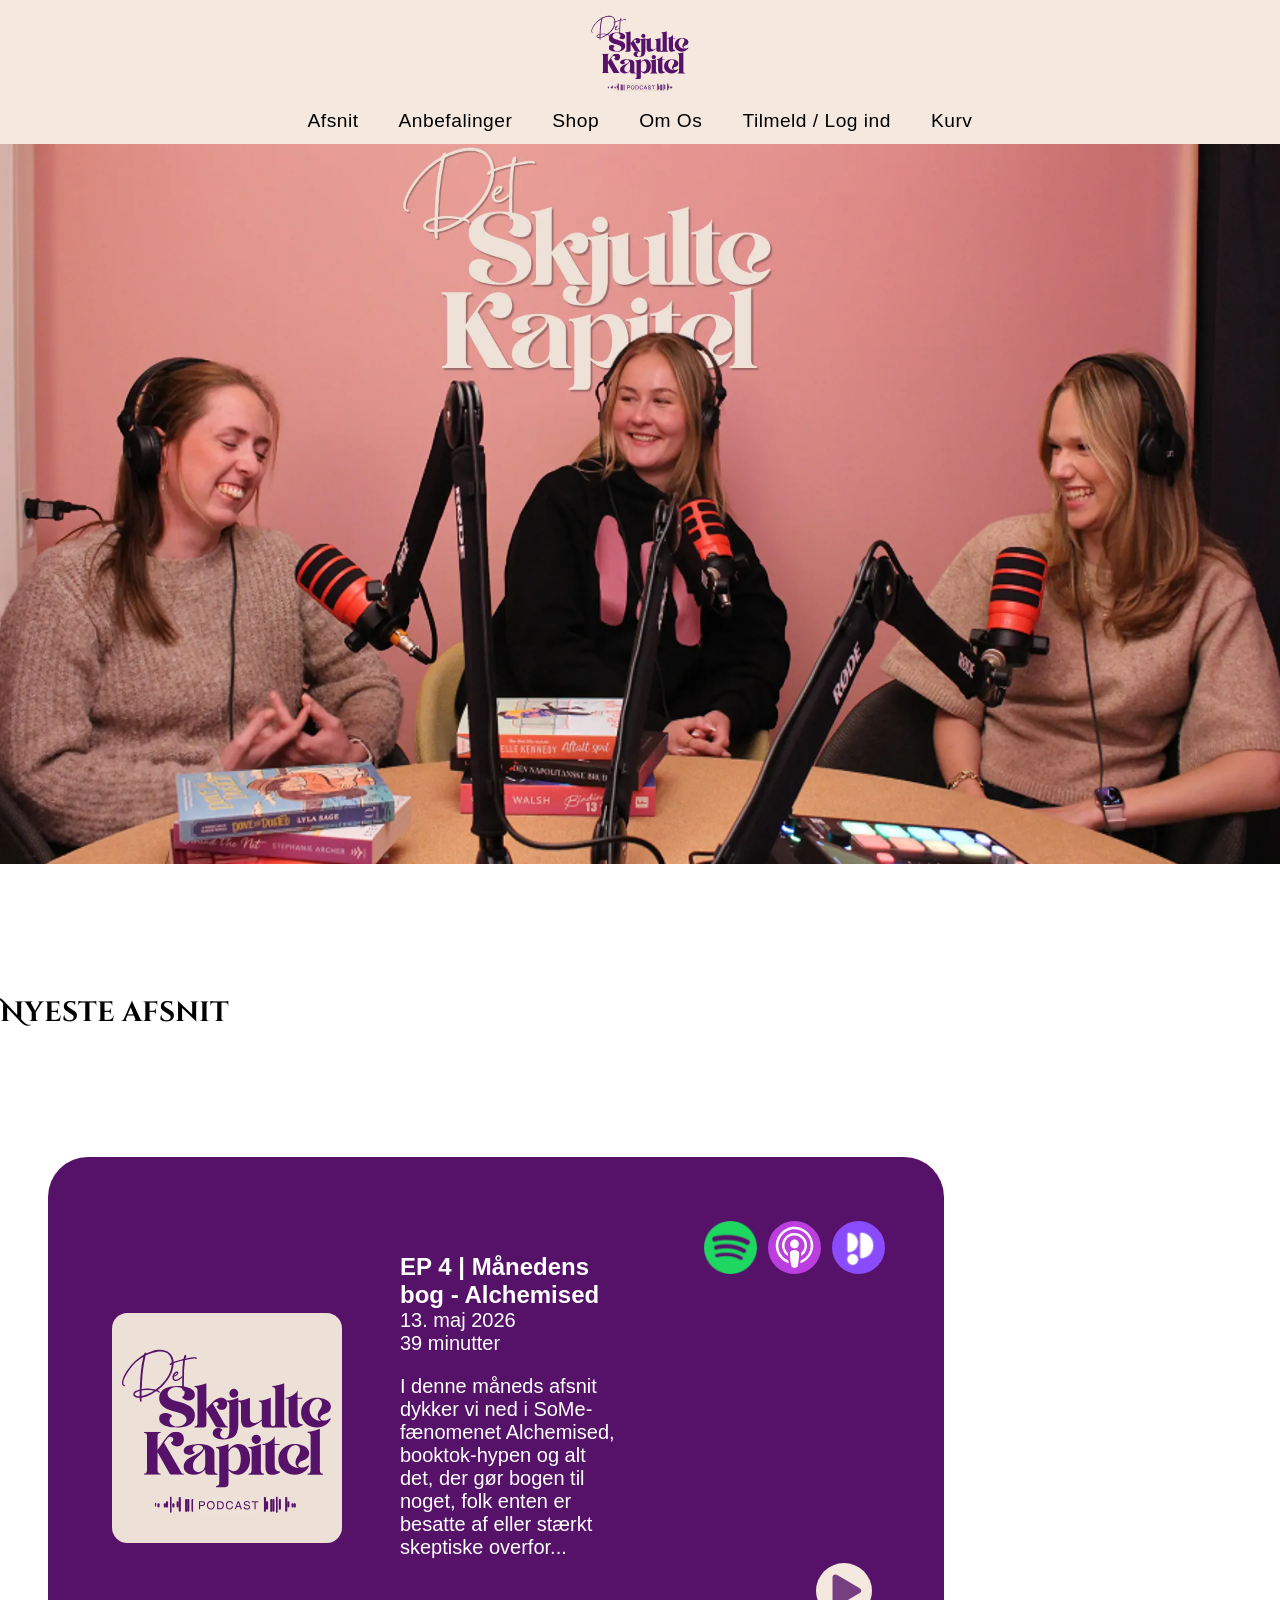
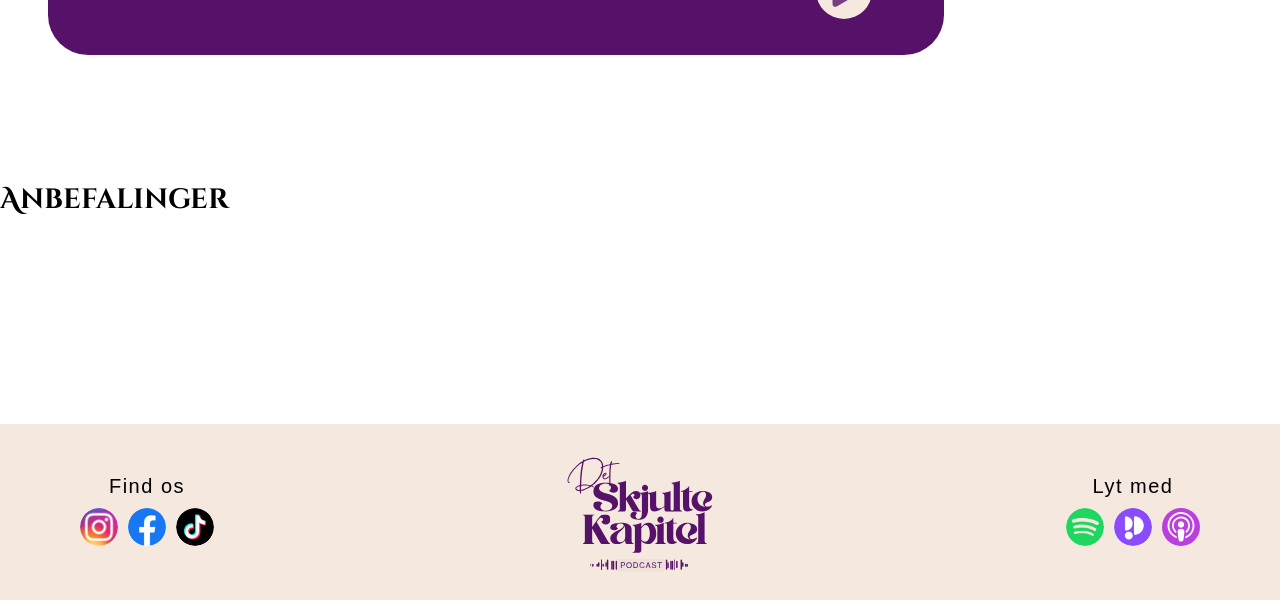
==== index.html @ c38a3360 "Initial commit" ====
<!doctype html>
<html lang="da">
  <head>
    <meta charset="UTF-8" />
    <meta name="viewport" content="width=device-width, initial-scale=1.0" />
    <title>Det Skjulte Kapitel</title>
    <link rel="stylesheet" href="css/general.css" />
    <link rel="stylesheet" href="css/fonts.css" />
    <link rel="stylesheet" href="css/custom.css" />
    <link rel="stylesheet" href="css/index.css" />
    <link rel="icon" href="img/favicon.svg" type="image/svg+xml" />
  </head>
  <body>
    <header>
      <div class="header-desktop">
        <a href="index.html" class="header-logo">
          <img
            src="img/Logo.svg"
            alt="Det Skjulte Kapitel logo"
            class="logo-img"
          />
        </a>
        <nav class="header-nav">
          <ul class="nav-list">
            <li><a href="afsnit.html">Afsnit</a></li>
            <li><a href="anbefalinger.html">Anbefalinger</a></li>
            <li><a href="shop.html">Shop</a></li>
            <li><a href="omOs.html">Om Os</a></li>
            <li><a href="login.html">Tilmeld / Log ind</a></li>
            <li><a href="kurv.html">Kurv</a></li>
          </ul>
        </nav>
      </div>

      <div class="header-mobile">
        <a href="index.html" class="header-logo">
          <img src="img/Logo.svg" alt="Det Skjulte Kapitel" class="logo-img" />
        </a>
        <button class="hamburger" id="menuToggle">
          <span></span>
          <span></span>
          <span></span>
        </button>
      </div>
      <nav class="mobile-menu" id="mobileMenu">
        <a href="afsnit.html">Afsnit</a>
        <a href="anbefalinger.html">Anbefalinger</a>
        <a href="shop.html">Shop</a>
        <a href="omOs.html">Om Os</a>
        <a href="login.html">Tilmeld / Log ind</a>
        <a href="kurv.html">Kurv</a>
      </nav>
    </header>

    <main>
      <img
        src="img/Hero.webp"
        alt="Billede af tre kvinder i et podcast studie, der griner"
      />
      <h2>Nyeste afsnit</h2>

      <section class="grid-1_1_1">
        <div class="LogoBeige">
          <img src="img/LogoBeigeBaggrund.svg" alt="" />
        </div>
        <div class="margin">
          <div>
            <h3>EP 4 | Månedens bog - Alchemised</h3>
            <p>13. maj 2026</p>
            <p>39 minutter</p>
          </div>
          <p class="margin2">
            I denne måneds afsnit dykker vi ned i SoMe-fænomenet Alchemised,
            booktok-hypen og alt det, der gør bogen til noget, folk enten er
            besatte af eller stærkt skeptiske overfor...
          </p>
        </div>

        <div class="SoMe">
          <a href="https://open.spotify.com/show/3m8Jab1IPtWVq0r0YH2QnV"
            ><img src="img/Spotify.svg" alt=""
          /></a>
          <a
            href="https://podcasts.apple.com/dk/podcast/det-skjulte-kapitel/id1886661915"
            ><img class="apple" src="img/applepodcast.svg" alt="Apple Podcast"
          /></a>
          <a
            href="https://open.podimo.com/podcast/a7241b3f-1531-4056-aa6a-d502dbbe5295"
            ><img src="img/Podimo.svg" alt="Podimo logo"
          /></a>
          <div class="playBtn">
            <a href="afsnit.html"
              ><img src="img/PlayBtn.svg" alt=""
            /></a>
          </div>
        </div>
      </section>
      <h2>Anbefalinger</h2>
      <section class="grid"></section>
    </main>

    <footer>
      <div class="footer-inner">
        <a href="index.html" class="footer-logo">
          <img
            src="img/Logo.svg"
            alt="Det Skjulte Kapitel"
            class="logo-img-footer"
          />
        </a>

        <div class="footer-bottom-row">
          <div class="footer-social">
            <span class="footer-label">Find os</span>
            <div class="social-icons">
              <a href="https://www.instagram.com/detskjultekapitel/"
                ><img src="img/Instagram.svg" alt="Instagram"
              /></a>
              <a href="https://www.facebook.com/profile.php?id=61585024211420"
                ><img src="img/Facebook.svg" alt="Facebook"
              /></a>
              <a href="https://www.tiktok.com/@detskjultekapitel"
                ><img src="img/TikTok.svg" alt="TikTok"
              /></a>
            </div>
          </div>

          <div class="footer-listen">
            <span class="footer-label">Lyt med</span>
            <div class="social-icons">
              <a href="https://open.spotify.com/show/3m8Jab1IPtWVq0r0YH2QnV"
                ><img src="img/Spotify.svg" alt="Spotify"
              /></a>
              <a
                href="https://open.podimo.com/podcast/a7241b3f-1531-4056-aa6a-d502dbbe5295"
                ><img src="img/Podimo.svg" alt="Podimo"
              /></a>
              <a
                href="https://podcasts.apple.com/dk/podcast/det-skjulte-kapitel/id1886661915"
                ><img
                  class="apple"
                  src="img/applepodcast.svg"
                  alt="Apple Podcast"
              /></a>
            </div>
          </div>
        </div>
      </div>
    </footer>
    <script src="js/burger.js"></script>
    <script src="js/index.js"></script>
  </body>
</html>
---- css/general.css ----
* {
  box-sizing: border-box;
  padding: 0;
  margin: 0;
  text-decoration: none;
  list-style-type: none;
}

header {
  background: var(--header-footer-bg);
}

.header-desktop {
  max-width: 1200px;
  margin: 0 auto;
  padding: 0 32px;
  display: flex;
  flex-direction: column;
  align-items: center;
}

.logo-img {
  height: 100px;
  width: auto;
  padding: 12px 0 8px;
  display: block;
}

.header-nav {
  width: 100%;
  padding: 10px 0 12px;
}

.nav-list {
  list-style: none;
  display: flex;
  justify-content: center;
  align-items: center;
  gap: 40px;
}

.nav-list a {
  color: var(--text-color);
  text-decoration: none;
  letter-spacing: 0.5px;
  font-size: 1.2em;
  position: relative;
}
.nav-list a:hover {
  color: var(--podcast-card-bg);
}
.nav-list a:hover::after {
  width: 100%;
}

.header-mobile {
  display: none;
  align-items: center;
  justify-content: space-between;
  padding: 12px 20px;
}

.hamburger {
  background: none;
  border: none;
  cursor: pointer;
  display: flex;
  flex-direction: column;
  gap: 5px;
  padding: 8px;
}

.hamburger span {
  display: block;
  width: 24px;
  height: 2px;
  background: var(--text-color);
  border-radius: 2px;
}

.hamburger.open span:nth-child(1) {
  transform: translateY(7px) rotate(45deg);
}

.hamburger.open span:nth-child(2) {
  opacity: 0;
}

.hamburger.open span:nth-child(3) {
  transform: translateY(-7px) rotate(-45deg);
}

.hamburger span {
  transition:
    transform 0.3s ease,
    opacity 0.3s ease;
}

.mobile-menu {
  display: none;
  flex-direction: column;
  background: var(--header-footer-bg);
}

.mobile-menu.open {
  display: flex;
}

.mobile-menu a {
  color: var(--text-color);
  text-decoration: none;
  padding: 14px 24px;
  border-bottom: 1px solid rgba(200, 184, 232, 0.3);
}

.mobile-menu a:hover {
  background: var(--podcast-card-bg);
}

footer {
  background: var(--header-footer-bg);
}

.footer-inner {
  max-width: 1200px;
  margin: 0 auto;
  padding: 28px 40px;
  display: grid;
  grid-template-columns: 1fr 1fr 1fr;
  grid-template-areas: "social logo listen";
  align-items: center;
  gap: 24px;
}

.footer-label {
  color: var(--text-color);
  letter-spacing: 1.5px;
  display: block;
  margin-bottom: 10px;
  text-align: center;
}

.social-icons {
  display: flex;
  gap: 10px;
  align-items: center;
}

.social-icons a img {
  width: 38px;
  height: 38px;
  border-radius: 50%;
  transition:
    transform 0.2s,
    opacity 0.2s;
}

.social-icons a:hover img {
  transform: scale(1.1);
  opacity: 0.85;
}

.footer-social {
  display: flex;
  flex-direction: column;
}

.footer-listen {
  display: flex;
  flex-direction: column;
  align-items: center;
}
.apple {
  border-radius: 50%;
}
.logo-img-footer {
  height: 120px;
  width: auto;
  display: block;
}

.footer-bottom {
  padding: 12px 40px;
  text-align: center;
  color: var(--text-color);
}

@media (min-width: 801px) {
  .footer-social {
    grid-area: social;
    display: flex;
    flex-direction: column;
    justify-self: start;
  }

  .footer-logo {
    grid-area: logo;
    justify-self: center;
  }

  .footer-listen {
    grid-area: listen;
    display: flex;
    flex-direction: column;
    justify-self: end;
  }

  .footer-bottom-row {
    display: contents;
  }
}

@media (max-width: 800px) {
  .header-desktop {
    display: none;
  }
  .header-mobile {
    display: flex;
  }

  .footer-inner {
    grid-template-columns: 1fr;
    grid-template-areas:
      "logo"
      "social"
      "listen";
    text-align: center;
    padding: 24px 20px;
  }

  .footer-social {
    justify-self: center;
    align-items: center;
  }
  .footer-listen {
    justify-self: center;
    align-items: center;
  }
  .footer-bottom {
    padding: 12px 20px;
  }

  .footer-logo {
    order: -1;
    display: block;
    margin: 0 auto;
  }

  .logo-img-footer {
    height: 90px;
    width: auto;
  }

  .footer-bottom-row {
    display: flex;
    justify-content: center;
    gap: 40px;
  }

  .social-icons {
    gap: 4px;
  }

  .mobile-menu a:hover {
    background: var(--om-os-card-bg);
    color: var(--text-inverted);
  }
}
---- css/fonts.css ----
@font-face {
  font-family: "Cinzel Decorative Black";
  src: url(../fonts/CinzelDecorative-Black.woff2);
}

@font-face {
  font-family: "Cinzel Decorative Bold";
  src: url(../fonts/CinzelDecorative-Bold.woff2);
}

@font-face {
  font-family: "Cinzel Decorative";
  src: url(../fonts/CinzelDecorative-Regular.woff2);
}
---- css/custom.css ----
/* Farvevariabler */
html {
  /* Primary colors */
  --primary-bg: #fff;
  --header-footer-bg: #f5e8de;

  /* Font colors */
  --text-color: #000;
  --text-inverted: #fff;

  /* Buttons */
  --primary-btn: #763f81;
  --arrow-btn: #f5e8de;

  /* Cards */
  --podcast-card-bg: #561269;
  --book-card-bg: #f5e8de;
  --filter-bg: #fff;
  --reviews-card-bg: #763f81;
  --om-os-card-bg: #763f81;
  --individual-card-bg: #5a3162;
  --forms-bg: #c5aabb;
  --linje: #9f769e;
}

/* Fonts Desktop */
h1 {
  font-family: "Cinzel Decorative Bold";
  font-size: 3rem;
}
h2 {
  font-family: "Cinzel Decorative Bold";
  font-weight: 600;
  font-size: 1.75rem;
}
h3 {
  font-family: "Helvetica";
  font-weight: 700;
  font-size: 1.5rem;
}
h4,
.kob-btn {
  font-family: "Helvetica";
  font-weight: 400;
  font-size: 1.375rem;
}
h5 {
  font-family: "Helvetica";
  font-weight: 600;
  font-size: 1.25rem;
}

p,
.login-btn,
.opret-btn,
label,
span,
.btn {
  font-family: "Helvetica";
  font-weight: 300;
  font-size: 1.25rem;
}

nav {
  font-family: "Helvetica";
  font-weight: 300;
}

/* Fonts Mobile */
@media (max-width: 800px) {
  h1 {
    font-family: "Cinzel Decorative Bold";
    font-weight: 700;
    font-size: 2rem;
  }
  h2 {
    font-family: "Cinzel Decorative Bold";
    font-weight: 600;
    font-size: 1.625rem;
  }
  h3 {
    font-family: "Helvetica";
    font-weight: 500;
    font-size: 1.4rem;
  }
  h4,
  .kob-btn {
    font-family: "Helvetica";
    font-weight: 400;
    font-size: 1.375rem;
  }
  h5 {
    font-family: "Helvetica";
    font-weight: 600;
    font-size: 1.25rem;
  }

  p,
  .login-btn,
  .opret-btn,
  label,
  span,
  .btn {
    font-family: "Helvetica";
    font-weight: 300;
    font-size: 1rem;
  }

  nav {
    font-family: "Helvetica";
    font-weight: 300;
    font-size: 1.375rem;
  }
}
---- css/index.css ----
img {
  max-width: 100%;
}

h2 {
  place-self: center;
  padding: 2em 0 2em 0;
}

.grid-1_1_1 {
  background-color: var(--podcast-card-bg);
  margin: 3em;
  border-radius: 40px;
  color: var(--text-inverted);
  position: relative;
}

.margin {
  margin: 2em 0 2em 2em;
}

.margin2 {
  margin-top: 1em;
}

.grid-1_1_1 div h3 p {
  margin-left: 2em;
}

.SoMe {
  display: flex;
  gap: 1em;
  margin-left: 2em;
  padding-bottom: 2em;
}

.SoMe a img {
  width: 56px;
  height: auto;
}

.playBtn {
  position: absolute;
  bottom: 2em;
  right: 2em;
}

.LogoBeige {
  padding-top: 3em;
  place-self: center;
}

.AnbefalingCard {
  background-color: var(--book-card-bg);
  padding: 4em 2em 3em 2em;
  margin: 4em;
  border-radius: 20px;
  max-width: 70%;
  box-shadow: 0 2px 6px rgba(0, 0, 0, 0.35);
  place-self: center;
  position: relative;
}

.AnbefalingCard img {
  display: grid;
  max-width: 70%;
  place-self: center;
  margin-bottom: 1em;
}

.IndividuelAnbefaling {
  background-color: var(--podcast-card-bg);
  color: var(--text-inverted);
  border-radius: 20px;
  padding: 0.5em 1em;
  position: absolute;
  top: 29px;
  left: 2em;
}

.AnbefalingCard a p {
  text-decoration: none;
  background-color: var(--primary-btn);
  color: var(--text-inverted);
  border-radius: 20px;
  place-self: center;
  padding: 0.5em 3.5em 0.5em 3.5em;
  margin-top: 2em;
}

@media (min-width: 768px) {
  img {
    max-width: 100%;
  }

  h2 {
    place-self: center;
    margin-top: 2.5em;
    margin-bottom: 2.5em;
  }

  .grid-1_1_1 {
    display: grid;
    grid-template-columns: 1fr 1fr 1fr;
    max-width: 70%;
    margin-top: 2.5em;
    margin-bottom: 4em;
    padding: 4em;
    place-self: center;
    background-color: var(--podcast-card-bg);
    color: var(--text-inverted);
    border-radius: 40px;
  }

  .grid-1_1_1 img {
    max-width: 90%;
  }

  /* .margin {
    margin-top: 1em;
  } */

  .SoMe {
    padding-left: 3em;
  }

  .SoMe img {
    max-width: 110%;
  }

  .playBtn {
    place-self: end;
    margin-top: 9em;
    margin-right: 2.5em;
  }

  .grid {
    display: grid;
    grid-template-columns: 1fr 1fr 1fr;
    margin-bottom: 5em;
    place-items: center;
    padding: 0;
  }

  .grid a p {
    text-decoration: none;
    background-color: var(--primary-btn);
    color: var(--text-inverted);
    border-radius: 20px;
    place-self: center;
    padding: 0.5em 3.5em 0.5em 3.5em;
    margin-top: 2em;
  }

  .grid h3 {
    margin-top: 2em;
  }
  .AnbefalingCard {
    background-color: var(--book-card-bg);
    border-radius: 20px;
    max-width: 90%;
    box-shadow: 0 2px 6px rgba(0, 0, 0, 0.35);
    margin: 0;
    position: relative;
  }

  .AnbefalingCard div {
    place-self: center;
  }

  .IndividuelAnbefaling {
    background-color: var(--podcast-card-bg);
    color: var(--text-inverted);
    border-radius: 20px;
    place-self: self-start;
    padding: 0.5em 1em 0.5em 1em;
    position: absolute;
    top: 20px;
  }
}
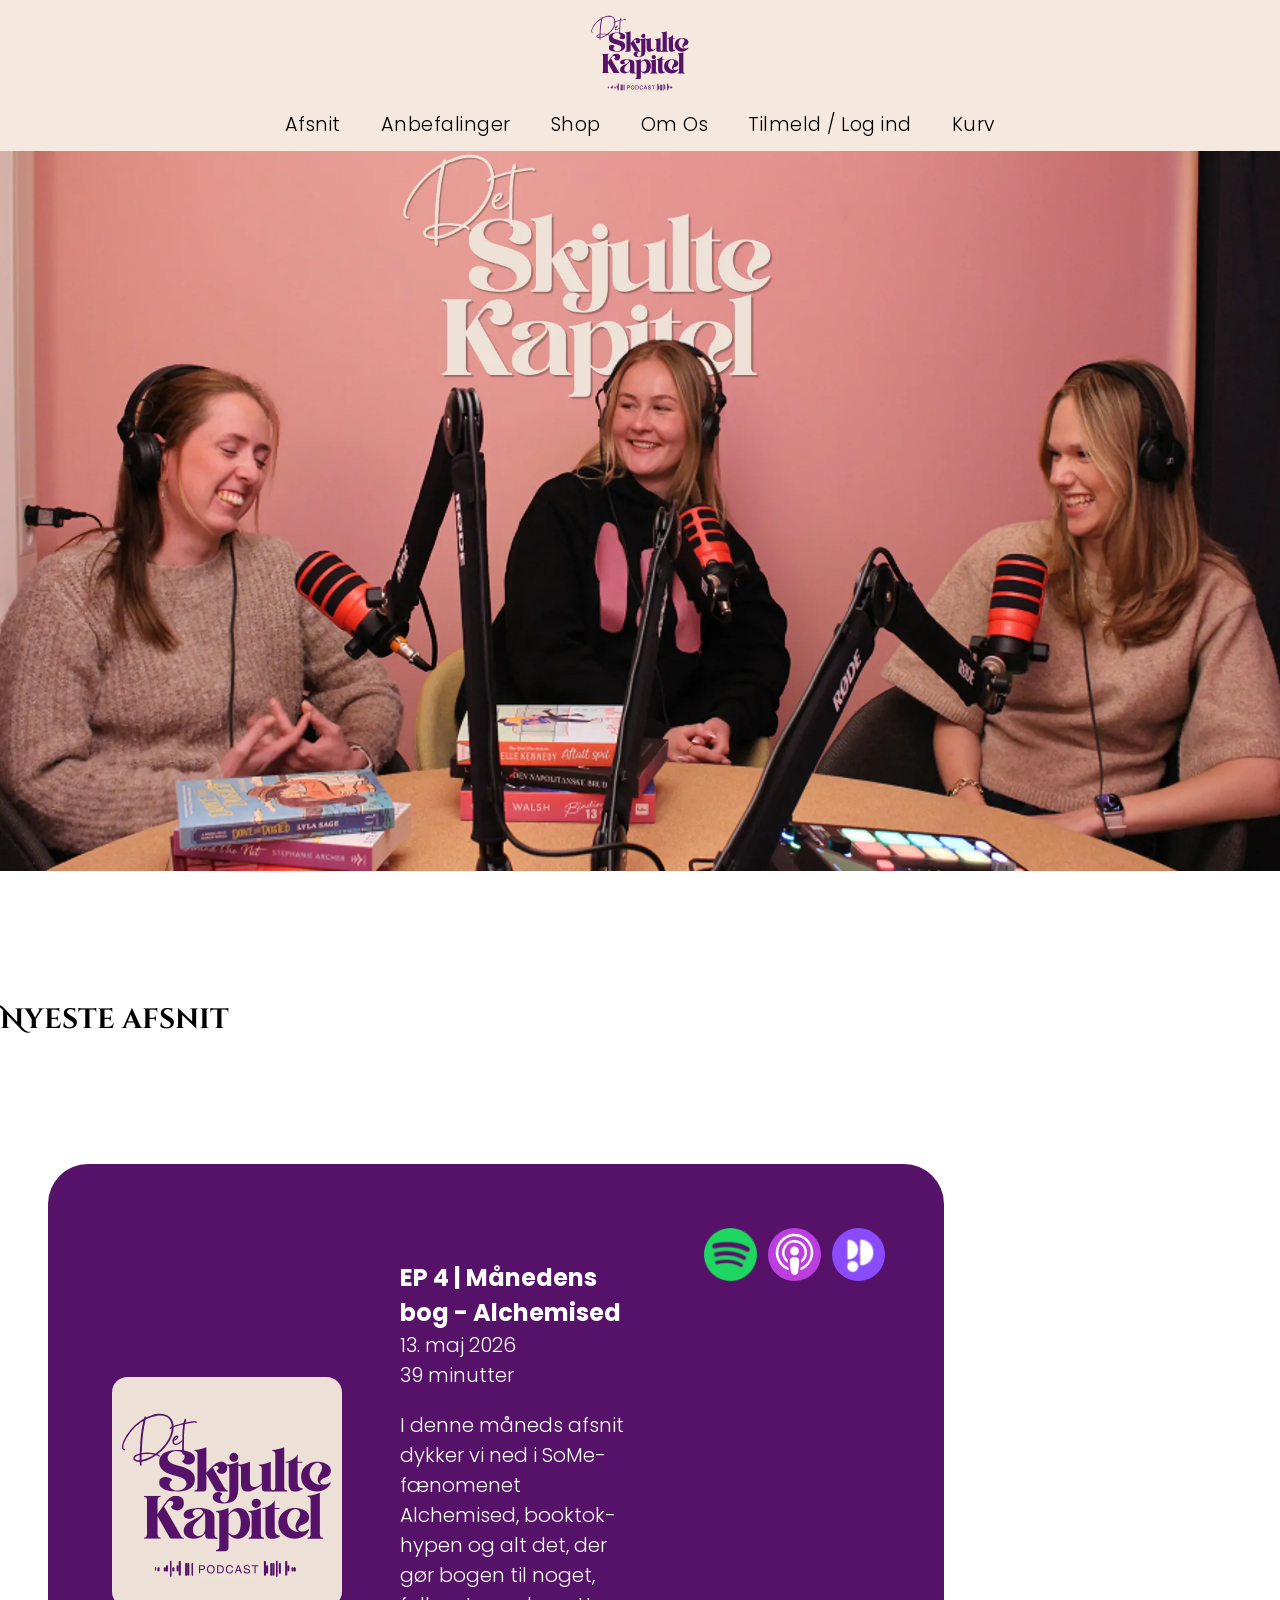
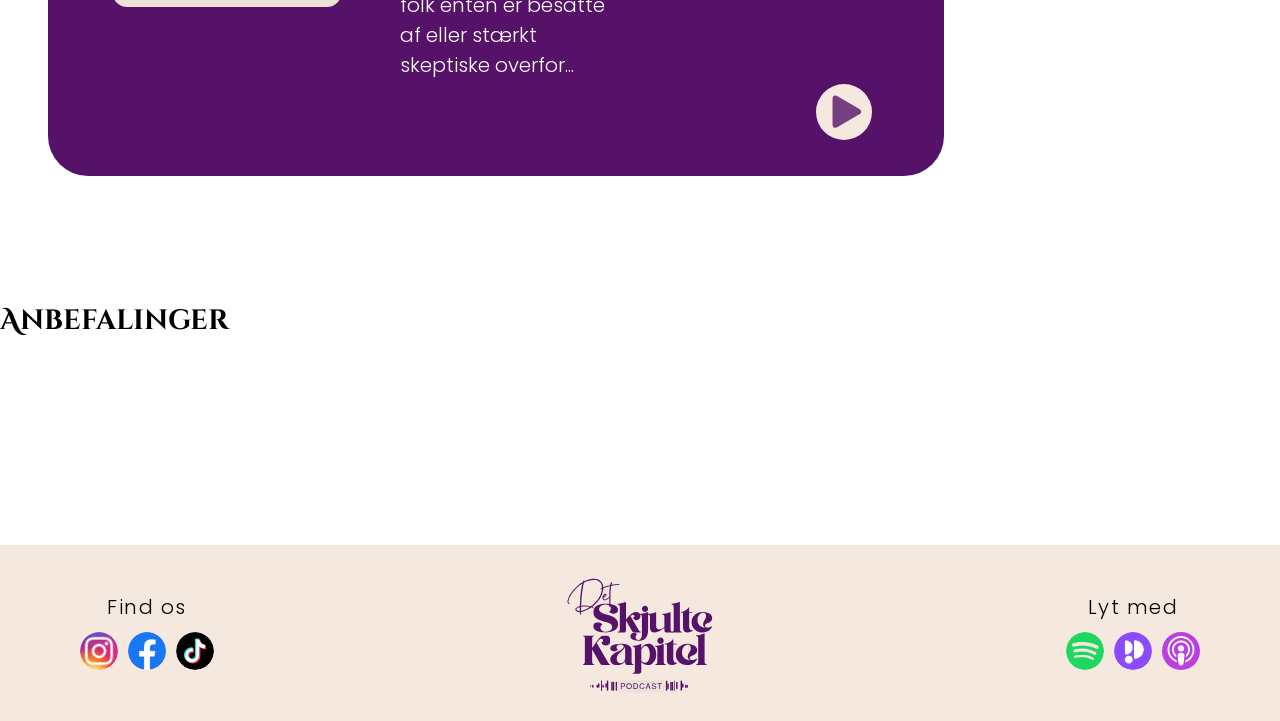
==== commit debd1eec: "Add cart item count in navigation, and local storage to Koeb.js" ====
--- a/index.html
+++ b/index.html
@@ -14,11 +14,7 @@
     <header>
       <div class="header-desktop">
         <a href="index.html" class="header-logo">
-          <img
-            src="img/Logo.svg"
-            alt="Det Skjulte Kapitel logo"
-            class="logo-img"
-          />
+          <img src="img/Logo.svg" alt="Det Skjulte Kapitel logo" class="logo-img" />
         </a>
         <nav class="header-nav">
           <ul class="nav-list">
@@ -27,7 +23,7 @@
             <li><a href="shop.html">Shop</a></li>
             <li><a href="omOs.html">Om Os</a></li>
             <li><a href="login.html">Tilmeld / Log ind</a></li>
-            <li><a href="kurv.html">Kurv</a></li>
+            <li><a href="kurv.html" class="kurv-link">Kurv<span class="kurv-badge"></span></a></li>
           </ul>
         </nav>
       </div>
@@ -48,15 +44,12 @@
         <a href="shop.html">Shop</a>
         <a href="omOs.html">Om Os</a>
         <a href="login.html">Tilmeld / Log ind</a>
-        <a href="kurv.html">Kurv</a>
+        <a href="kurv.html" class="kurv-link">Kurv<span class="kurv-badge"></span></a>
       </nav>
     </header>
 
     <main>
-      <img
-        src="img/Hero.webp"
-        alt="Billede af tre kvinder i et podcast studie, der griner"
-      />
+      <img src="img/Hero.webp" alt="Billede af tre kvinder i et podcast studie, der griner" />
       <h2>Nyeste afsnit</h2>
 
       <section class="grid-1_1_1">
@@ -69,29 +62,15 @@
             <p>13. maj 2026</p>
             <p>39 minutter</p>
           </div>
-          <p class="margin2">
-            I denne måneds afsnit dykker vi ned i SoMe-fænomenet Alchemised,
-            booktok-hypen og alt det, der gør bogen til noget, folk enten er
-            besatte af eller stærkt skeptiske overfor...
-          </p>
+          <p class="margin2">I denne måneds afsnit dykker vi ned i SoMe-fænomenet Alchemised, booktok-hypen og alt det, der gør bogen til noget, folk enten er besatte af eller stærkt skeptiske overfor...</p>
         </div>
 
         <div class="SoMe">
-          <a href="https://open.spotify.com/show/3m8Jab1IPtWVq0r0YH2QnV"
-            ><img src="img/Spotify.svg" alt=""
-          /></a>
-          <a
-            href="https://podcasts.apple.com/dk/podcast/det-skjulte-kapitel/id1886661915"
-            ><img class="apple" src="img/applepodcast.svg" alt="Apple Podcast"
-          /></a>
-          <a
-            href="https://open.podimo.com/podcast/a7241b3f-1531-4056-aa6a-d502dbbe5295"
-            ><img src="img/Podimo.svg" alt="Podimo logo"
-          /></a>
+          <a href="https://open.spotify.com/show/3m8Jab1IPtWVq0r0YH2QnV"><img src="img/Spotify.svg" alt="" /></a>
+          <a href="https://podcasts.apple.com/dk/podcast/det-skjulte-kapitel/id1886661915"><img class="apple" src="img/applepodcast.svg" alt="Apple Podcast" /></a>
+          <a href="https://open.podimo.com/podcast/a7241b3f-1531-4056-aa6a-d502dbbe5295"><img src="img/Podimo.svg" alt="Podimo logo" /></a>
           <div class="playBtn">
-            <a href="afsnit.html"
-              ><img src="img/PlayBtn.svg" alt=""
-            /></a>
+            <a href="afsnit.html"><img src="img/PlayBtn.svg" alt="" /></a>
           </div>
         </div>
       </section>
@@ -102,46 +81,25 @@
     <footer>
       <div class="footer-inner">
         <a href="index.html" class="footer-logo">
-          <img
-            src="img/Logo.svg"
-            alt="Det Skjulte Kapitel"
-            class="logo-img-footer"
-          />
+          <img src="img/Logo.svg" alt="Det Skjulte Kapitel" class="logo-img-footer" />
         </a>
 
         <div class="footer-bottom-row">
           <div class="footer-social">
             <span class="footer-label">Find os</span>
             <div class="social-icons">
-              <a href="https://www.instagram.com/detskjultekapitel/"
-                ><img src="img/Instagram.svg" alt="Instagram"
-              /></a>
-              <a href="https://www.facebook.com/profile.php?id=61585024211420"
-                ><img src="img/Facebook.svg" alt="Facebook"
-              /></a>
-              <a href="https://www.tiktok.com/@detskjultekapitel"
-                ><img src="img/TikTok.svg" alt="TikTok"
-              /></a>
+              <a href="https://www.instagram.com/detskjultekapitel/"><img src="img/Instagram.svg" alt="Instagram" /></a>
+              <a href="https://www.facebook.com/profile.php?id=61585024211420"><img src="img/Facebook.svg" alt="Facebook" /></a>
+              <a href="https://www.tiktok.com/@detskjultekapitel"><img src="img/TikTok.svg" alt="TikTok" /></a>
             </div>
           </div>
 
           <div class="footer-listen">
             <span class="footer-label">Lyt med</span>
             <div class="social-icons">
-              <a href="https://open.spotify.com/show/3m8Jab1IPtWVq0r0YH2QnV"
-                ><img src="img/Spotify.svg" alt="Spotify"
-              /></a>
-              <a
-                href="https://open.podimo.com/podcast/a7241b3f-1531-4056-aa6a-d502dbbe5295"
-                ><img src="img/Podimo.svg" alt="Podimo"
-              /></a>
-              <a
-                href="https://podcasts.apple.com/dk/podcast/det-skjulte-kapitel/id1886661915"
-                ><img
-                  class="apple"
-                  src="img/applepodcast.svg"
-                  alt="Apple Podcast"
-              /></a>
+              <a href="https://open.spotify.com/show/3m8Jab1IPtWVq0r0YH2QnV"><img src="img/Spotify.svg" alt="Spotify" /></a>
+              <a href="https://open.podimo.com/podcast/a7241b3f-1531-4056-aa6a-d502dbbe5295"><img src="img/Podimo.svg" alt="Podimo" /></a>
+              <a href="https://podcasts.apple.com/dk/podcast/det-skjulte-kapitel/id1886661915"><img class="apple" src="img/applepodcast.svg" alt="Apple Podcast" /></a>
             </div>
           </div>
         </div>
@@ -149,5 +107,6 @@
     </footer>
     <script src="js/burger.js"></script>
     <script src="js/index.js"></script>
-  </body>
+  <script src="js/kurvBadge.js"></script>
+</body>
 </html>
--- a/css/fonts.css
+++ b/css/fonts.css
@@ -12,3 +12,18 @@
   font-family: "Cinzel Decorative";
   src: url(../fonts/CinzelDecorative-Regular.woff2);
 }
+
+@font-face {
+  font-family: "Poppins Bold";
+  src: url(../fonts/Poppins-Bold.woff2);
+}
+
+@font-face {
+  font-family: "Poppins Regular";
+  src: url(../fonts/Poppins-Regular.woff2);
+}
+
+@font-face {
+  font-family: "Poppins Light";
+  src: url(../fonts/Poppins-Light.woff2);
+}
--- a/css/custom.css
+++ b/css/custom.css
@@ -34,18 +34,18 @@
   font-size: 1.75rem;
 }
 h3 {
-  font-family: "Helvetica";
+  font-family: "Poppins Bold";
   font-weight: 700;
   font-size: 1.5rem;
 }
 h4,
 .kob-btn {
-  font-family: "Helvetica";
+  font-family: "Poppins Regular";
   font-weight: 400;
   font-size: 1.375rem;
 }
 h5 {
-  font-family: "Helvetica";
+  font-family: "Poppins Regular";
   font-weight: 600;
   font-size: 1.25rem;
 }
@@ -56,13 +56,13 @@
 label,
 span,
 .btn {
-  font-family: "Helvetica";
+  font-family: "Poppins Light";
   font-weight: 300;
   font-size: 1.25rem;
 }
 
 nav {
-  font-family: "Helvetica";
+  font-family: "Poppins Light";
   font-weight: 300;
 }
 
@@ -79,18 +79,18 @@
     font-size: 1.625rem;
   }
   h3 {
-    font-family: "Helvetica";
+    font-family: "Poppins Bold";
     font-weight: 500;
     font-size: 1.4rem;
   }
   h4,
   .kob-btn {
-    font-family: "Helvetica";
+    font-family: "Poppins Regular";
     font-weight: 400;
-    font-size: 1.375rem;
+    font-size: 1.2rem;
   }
   h5 {
-    font-family: "Helvetica";
+    font-family: "Poppins Regular";
     font-weight: 600;
     font-size: 1.25rem;
   }
@@ -101,14 +101,38 @@
   label,
   span,
   .btn {
-    font-family: "Helvetica";
+    font-family: "Poppins Light";
     font-weight: 300;
     font-size: 1rem;
   }
 
   nav {
-    font-family: "Helvetica";
+    font-family: "Poppins Light";
     font-weight: 300;
     font-size: 1.375rem;
   }
 }
+
+/* Kurv badge */
+.kurv-link {
+  display: inline-flex;
+  align-items: center;
+  gap: 6px;
+}
+
+.kurv-badge {
+  display: none;
+  align-items: center;
+  justify-content: center;
+  min-width: 18px;
+  height: 18px;
+  padding: 0 4px;
+  border-radius: 50px;
+  background-color: var(--primary-btn);
+  color: #fff;
+  font-family: "Poppins Light";
+  font-size: 0.7rem;
+  font-weight: 600;
+  line-height: 1;
+  pointer-events: none;
+}
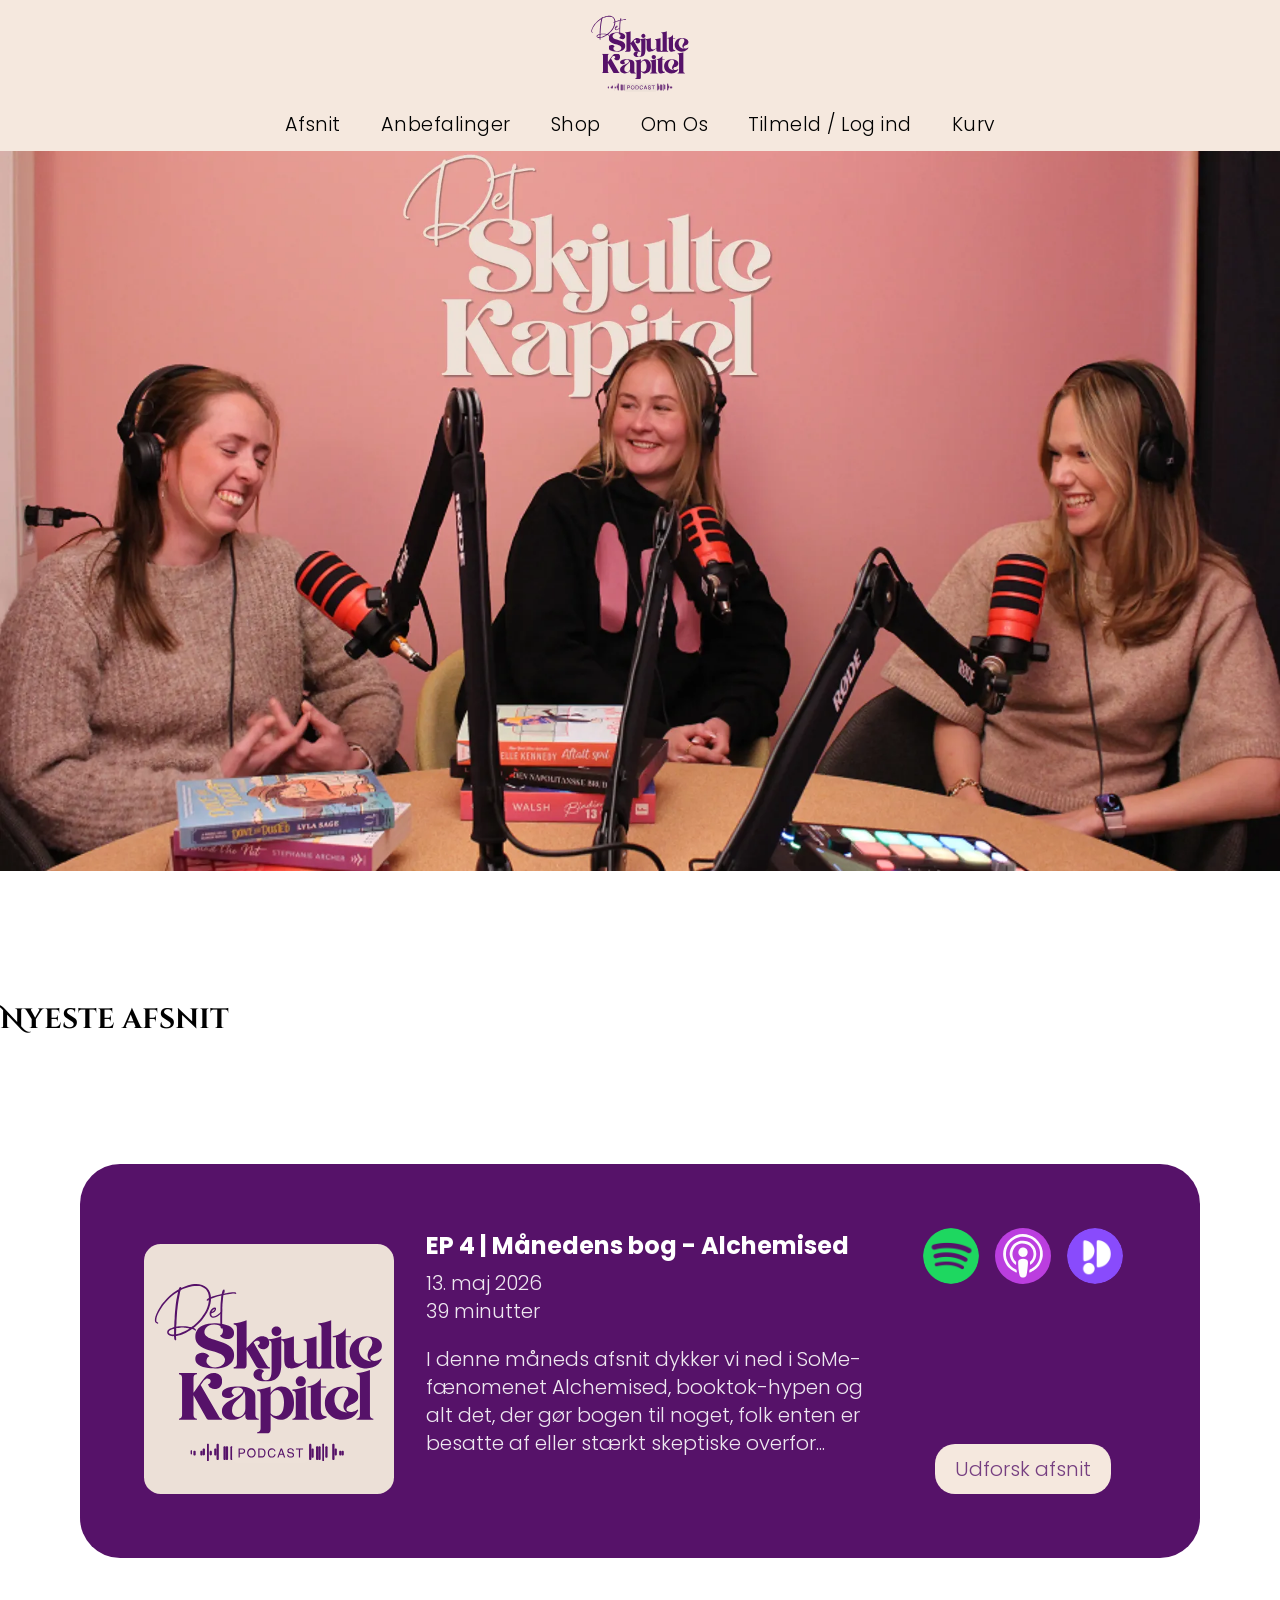
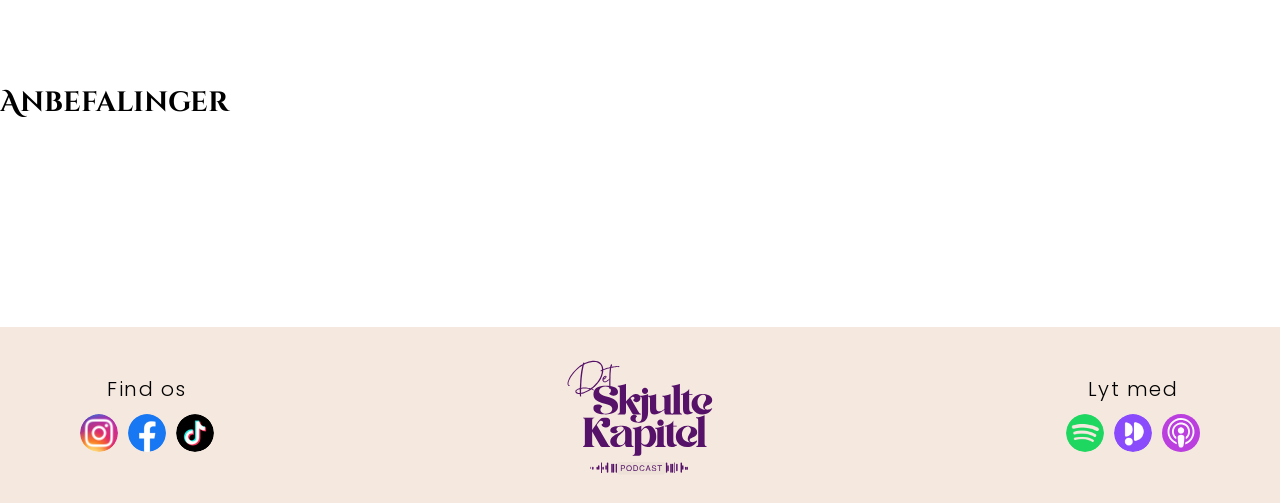
==== commit d33027ae: "fiks podcast element på index" ====
--- a/index.html
+++ b/index.html
@@ -23,7 +23,9 @@
             <li><a href="shop.html">Shop</a></li>
             <li><a href="omOs.html">Om Os</a></li>
             <li><a href="login.html">Tilmeld / Log ind</a></li>
-            <li><a href="kurv.html" class="kurv-link">Kurv<span class="kurv-badge"></span></a></li>
+            <li>
+              <a href="kurv.html" class="kurv-link">Kurv<span class="kurv-badge"></span></a>
+            </li>
           </ul>
         </nav>
       </div>
@@ -52,30 +54,29 @@
       <img src="img/Hero.webp" alt="Billede af tre kvinder i et podcast studie, der griner" />
       <h2>Nyeste afsnit</h2>
 
-      <section class="grid-1_1_1">
-        <div class="LogoBeige">
-          <img src="img/LogoBeigeBaggrund.svg" alt="" />
-        </div>
-        <div class="margin">
-          <div>
-            <h3>EP 4 | Månedens bog - Alchemised</h3>
-            <p>13. maj 2026</p>
-            <p>39 minutter</p>
-          </div>
-          <p class="margin2">I denne måneds afsnit dykker vi ned i SoMe-fænomenet Alchemised, booktok-hypen og alt det, der gør bogen til noget, folk enten er besatte af eller stærkt skeptiske overfor...</p>
+      <section class="afsnit-kort">
+        <img class="afsnit-cover" src="img/LogoBeigeBaggrund.svg" alt="cover" />
+
+        <div class="afsnit-info1">
+          <h3>EP 4 | Månedens bog - Alchemised</h3>
+          <p>13. maj 2026</p>
+          <p>39 minutter</p>
+          <p class="afsnit-beskrivelse">I denne måneds afsnit dykker vi ned i SoMe-fænomenet Alchemised, booktok-hypen og alt det, der gør bogen til noget, folk enten er besatte af eller stærkt skeptiske overfor...</p>
         </div>
 
-        <div class="SoMe">
-          <a href="https://open.spotify.com/show/3m8Jab1IPtWVq0r0YH2QnV"><img src="img/Spotify.svg" alt="" /></a>
-          <a href="https://podcasts.apple.com/dk/podcast/det-skjulte-kapitel/id1886661915"><img class="apple" src="img/applepodcast.svg" alt="Apple Podcast" /></a>
-          <a href="https://open.podimo.com/podcast/a7241b3f-1531-4056-aa6a-d502dbbe5295"><img src="img/Podimo.svg" alt="Podimo logo" /></a>
-          <div class="playBtn">
-            <a href="afsnit.html"><img src="img/PlayBtn.svg" alt="" /></a>
+        <div class="afsnit-ikoner">
+          <div class="afsnit-ikoner-top">
+            <a href="https://open.spotify.com/show/3m8Jab1IPtWVq0r0YH2QnV"><img src="img/Spotify.svg" alt="" /></a>
+            <a href="https://podcasts.apple.com/dk/podcast/det-skjulte-kapitel/id1886661915"><img src="img/applepodcast.svg" alt="Apple Podcast" /></a>
+            <a href="https://open.podimo.com/podcast/a7241b3f-1531-4056-aa6a-d502dbbe5295"><img src="img/Podimo.svg" alt="Podimo logo" /></a>
+          </div>
+          <div class="afsnit-btn">
+            <a href="afsnitSingleview.html?id=4" class="btn">Udforsk afsnit</a>
           </div>
         </div>
       </section>
       <h2>Anbefalinger</h2>
-      <section class="grid"></section>
+      <section class="grid1"></section>
     </main>
 
     <footer>
@@ -107,6 +108,6 @@
     </footer>
     <script src="js/burger.js"></script>
     <script src="js/index.js"></script>
-  <script src="js/kurvBadge.js"></script>
-</body>
+    <script src="js/kurvBadge.js"></script>
+  </body>
 </html>
--- a/css/custom.css
+++ b/css/custom.css
@@ -55,7 +55,8 @@
 .opret-btn,
 label,
 span,
-.btn {
+.btn,
+.btn1 {
   font-family: "Poppins Light";
   font-weight: 300;
   font-size: 1.25rem;
@@ -100,7 +101,8 @@
   .opret-btn,
   label,
   span,
-  .btn {
+  .btn,
+  .btn1 {
     font-family: "Poppins Light";
     font-weight: 300;
     font-size: 1rem;
--- a/css/index.css
+++ b/css/index.css
@@ -37,12 +37,6 @@
 .SoMe a img {
   width: 56px;
   height: auto;
-}
-
-.playBtn {
-  position: absolute;
-  bottom: 2em;
-  right: 2em;
 }
 
 .LogoBeige {
@@ -88,6 +82,86 @@
   margin-top: 2em;
 }
 
+.afsnit-kolonne {
+  display: flex;
+  align-items: center;
+  background: var(--podcast-card-bg);
+  padding: 0.5em;
+  border-radius: 12px;
+  margin-bottom: 12px;
+  color: white;
+}
+
+.afsnit-kort {
+  background: var(--podcast-card-bg);
+  color: white;
+  padding: 20px;
+  border-radius: 30px;
+  margin-bottom: 5em;
+  margin-top: 1.5em;
+  margin-left: 2em;
+  margin-right: 2em;
+
+  display: grid;
+  grid-template-columns: 1fr;
+  gap: 16px;
+}
+
+.afsnit-cover {
+  max-width: 100%;
+  border-radius: 12px;
+  justify-self: center;
+  padding-top: 1em;
+}
+
+.afsnit-info1 h3 {
+  margin-bottom: 6px;
+}
+
+.afsnit-info1 p {
+  opacity: 0.9;
+  line-height: 1.4;
+}
+
+.afsnit-beskrivelse {
+  margin-top: 1em;
+  opacity: 0.85;
+}
+
+.afsnit-ikoner {
+  display: flex;
+  align-items: center;
+  gap: 10px;
+  width: 100%;
+}
+
+.afsnit-ikoner img {
+  width: 56px;
+  height: auto;
+  border-radius: 50%;
+}
+
+.afsnit {
+  margin: 3em;
+}
+
+.btn {
+  display: inline-block;
+  text-align: center;
+  padding: 0.5em 1em;
+  background-color: var(--arrow-btn);
+  color: var(--primary-btn);
+  text-decoration: none;
+  border-radius: 20px;
+  width: fit-content;
+}
+
+.afsnit-btn {
+  display: flex;
+  align-items: flex-end;
+  justify-content: flex-end;
+}
+
 @media (min-width: 768px) {
   img {
     max-width: 100%;
@@ -116,10 +190,6 @@
     max-width: 90%;
   }
 
-  /* .margin {
-    margin-top: 1em;
-  } */
-
   .SoMe {
     padding-left: 3em;
   }
@@ -128,13 +198,7 @@
     max-width: 110%;
   }
 
-  .playBtn {
-    place-self: end;
-    margin-top: 9em;
-    margin-right: 2.5em;
-  }
-
-  .grid {
+  .grid1 {
     display: grid;
     grid-template-columns: 1fr 1fr 1fr;
     margin-bottom: 5em;
@@ -142,7 +206,7 @@
     padding: 0;
   }
 
-  .grid a p {
+  .grid1 a p {
     text-decoration: none;
     background-color: var(--primary-btn);
     color: var(--text-inverted);
@@ -152,7 +216,7 @@
     margin-top: 2em;
   }
 
-  .grid h3 {
+  .grid1 h3 {
     margin-top: 2em;
   }
   .AnbefalingCard {
@@ -177,4 +241,98 @@
     position: absolute;
     top: 20px;
   }
-}
+
+  .afsnit-kort {
+    display: grid;
+    grid-template-columns: 250px 1fr 0.5fr;
+    margin-top: 2.5em;
+    margin-bottom: 4em;
+    padding: 4em;
+    place-self: center;
+    background-color: var(--podcast-card-bg);
+    color: var(--text-inverted);
+    border-radius: 40px;
+    margin-left: 5em;
+    margin-right: 5em;
+    gap: 2em;
+  }
+
+  .afsnit-kort img {
+    max-width: 100%;
+  }
+
+  .afsnit-ikoner {
+    display: flex;
+    flex-direction: column;
+    justify-content: space-between;
+    justify-self: end;
+    height: 100%;
+  }
+
+  .afsnit-ikoner-top {
+    display: flex;
+    gap: 1em;
+  }
+
+  .afsnit-ikoner a img {
+    width: 56px;
+    height: auto;
+    border-radius: 50%;
+  }
+
+  .afsnit-beskrivelse {
+    margin-top: 1em;
+  }
+
+  .afsnit {
+    margin: 3em;
+    margin-left: 10em;
+    margin-right: 10em;
+  }
+
+  .afsnit-kolonne {
+    display: flex;
+    align-items: center;
+    background: var(--podcast-card-bg);
+    padding: 3em;
+    border-radius: 12px;
+    margin-bottom: 12px;
+    color: white;
+  }
+
+  .grid {
+    display: grid;
+    grid-template-columns: 1fr 2fr 1fr;
+    height: 10em;
+  }
+
+  .afsnit-left img {
+    max-width: 70%;
+    border-radius: 8px;
+  }
+
+  .afsnit-info2 {
+    flex: 2;
+  }
+
+  .afsnit-cover {
+    margin: auto;
+  }
+
+  .btn {
+    display: inline-block;
+    text-align: center;
+    padding: 0.5em 1em;
+    background-color: var(--arrow-btn);
+    color: var(--primary-btn);
+    text-decoration: none;
+    border-radius: 20px;
+    width: fit-content;
+  }
+
+  .afsnit-btn {
+    display: flex;
+    align-items: flex-end;
+    justify-content: flex-end;
+  }
+}
